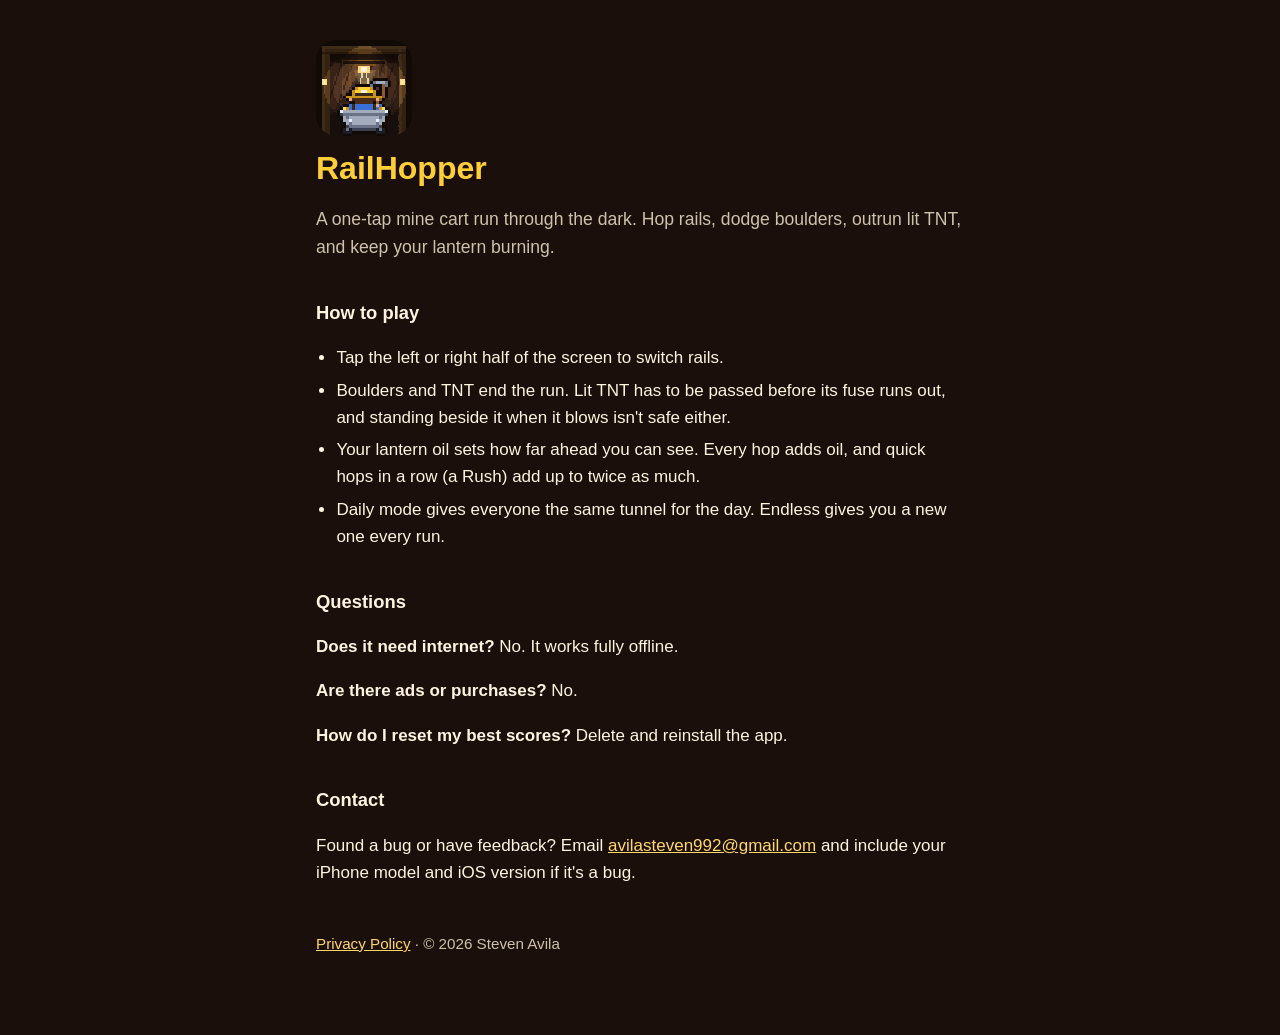
==== index.html @ ceac156e "RailHopper support and privacy pages Co-Authored-By: Claude Opus 5.5 <noreply@anthropic.com>" ====
<!doctype html>
<html lang="en">
<head>
<meta charset="utf-8">
<meta name="viewport" content="width=device-width, initial-scale=1">
<title>RailHopper – Support</title>
<link rel="stylesheet" href="style.css">
</head>
<body>
<main>
  <img class="icon" src="icon.png" alt="RailHopper app icon" width="96" height="96">
  <h1>RailHopper</h1>
  <p class="lede">A one-tap mine cart run through the dark. Hop rails, dodge boulders, outrun lit TNT, and keep your lantern burning.</p>

  <h2>How to play</h2>
  <ul>
    <li>Tap the left or right half of the screen to switch rails.</li>
    <li>Boulders and TNT end the run. Lit TNT has to be passed before its fuse runs out, and standing beside it when it blows isn't safe either.</li>
    <li>Your lantern oil sets how far ahead you can see. Every hop adds oil, and quick hops in a row (a Rush) add up to twice as much.</li>
    <li>Daily mode gives everyone the same tunnel for the day. Endless gives you a new one every run.</li>
  </ul>

  <h2>Questions</h2>
  <p><strong>Does it need internet?</strong> No. It works fully offline.</p>
  <p><strong>Are there ads or purchases?</strong> No.</p>
  <p><strong>How do I reset my best scores?</strong> Delete and reinstall the app.</p>

  <h2>Contact</h2>
  <p>Found a bug or have feedback? Email <a href="mailto:avilasteven992@gmail.com">avilasteven992@gmail.com</a> and include your iPhone model and iOS version if it's a bug.</p>

  <p class="foot"><a href="privacy.html">Privacy Policy</a> · © 2026 Steven Avila</p>
</main>
</body>
</html>
---- style.css ----
:root { --bg: #1a0f0a; --panel: #26180f; --text: #fff4e0; --muted: #cfc2ad; --gold: #ffcf3a; --link: #ffd86b; }
* { box-sizing: border-box; }
body { margin: 0; background: var(--bg); color: var(--text); font: 17px/1.6 -apple-system, BlinkMacSystemFont, "Segoe UI", Roboto, sans-serif; }
main { max-width: 680px; margin: 0 auto; padding: 40px 16px 64px; }
h1 { color: var(--gold); font-size: 2rem; line-height: 1.2; margin: 0.4em 0 0.3em; }
h2 { font-size: 1.15rem; margin: 2em 0 0.4em; }
a { color: var(--link); }
ul { padding-left: 1.2em; }
li { margin: 0.3em 0; }
.icon { display: block; border-radius: 22%; image-rendering: pixelated; }
.lede { color: var(--muted); font-size: 1.1rem; }
.date, .back, .foot { color: var(--muted); font-size: 0.95rem; }
.foot { margin-top: 3em; }
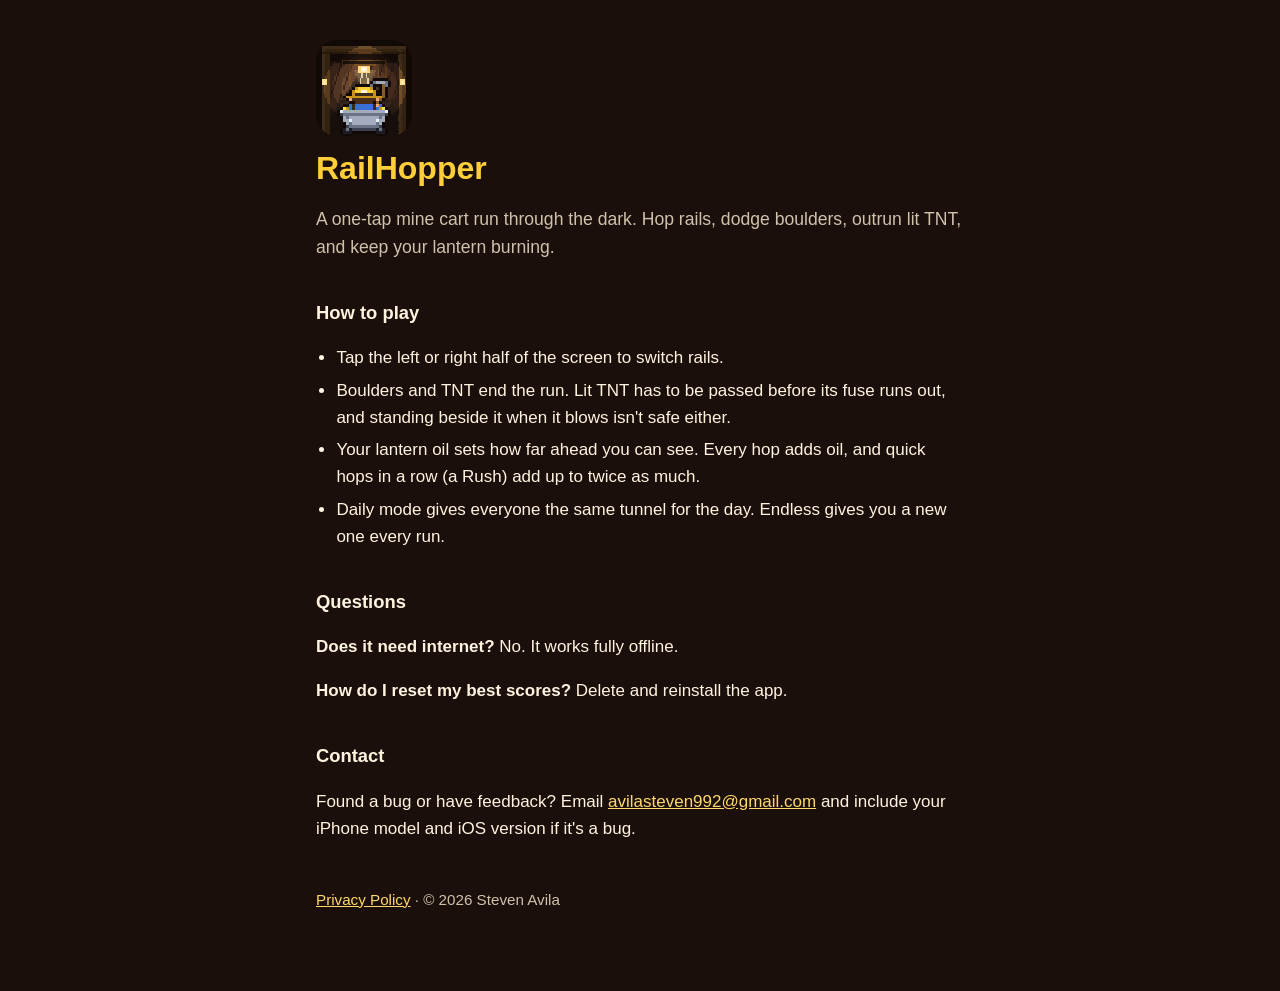
==== commit bd32871e: "Describe the current version only; ads may come later Co-Authored-By: Claude Opus 5.5 <noreply@anthr" ====
--- a/index.html
+++ b/index.html
@@ -22,7 +22,6 @@
 
   <h2>Questions</h2>
   <p><strong>Does it need internet?</strong> No. It works fully offline.</p>
-  <p><strong>Are there ads or purchases?</strong> No.</p>
   <p><strong>How do I reset my best scores?</strong> Delete and reinstall the app.</p>
 
   <h2>Contact</h2>
